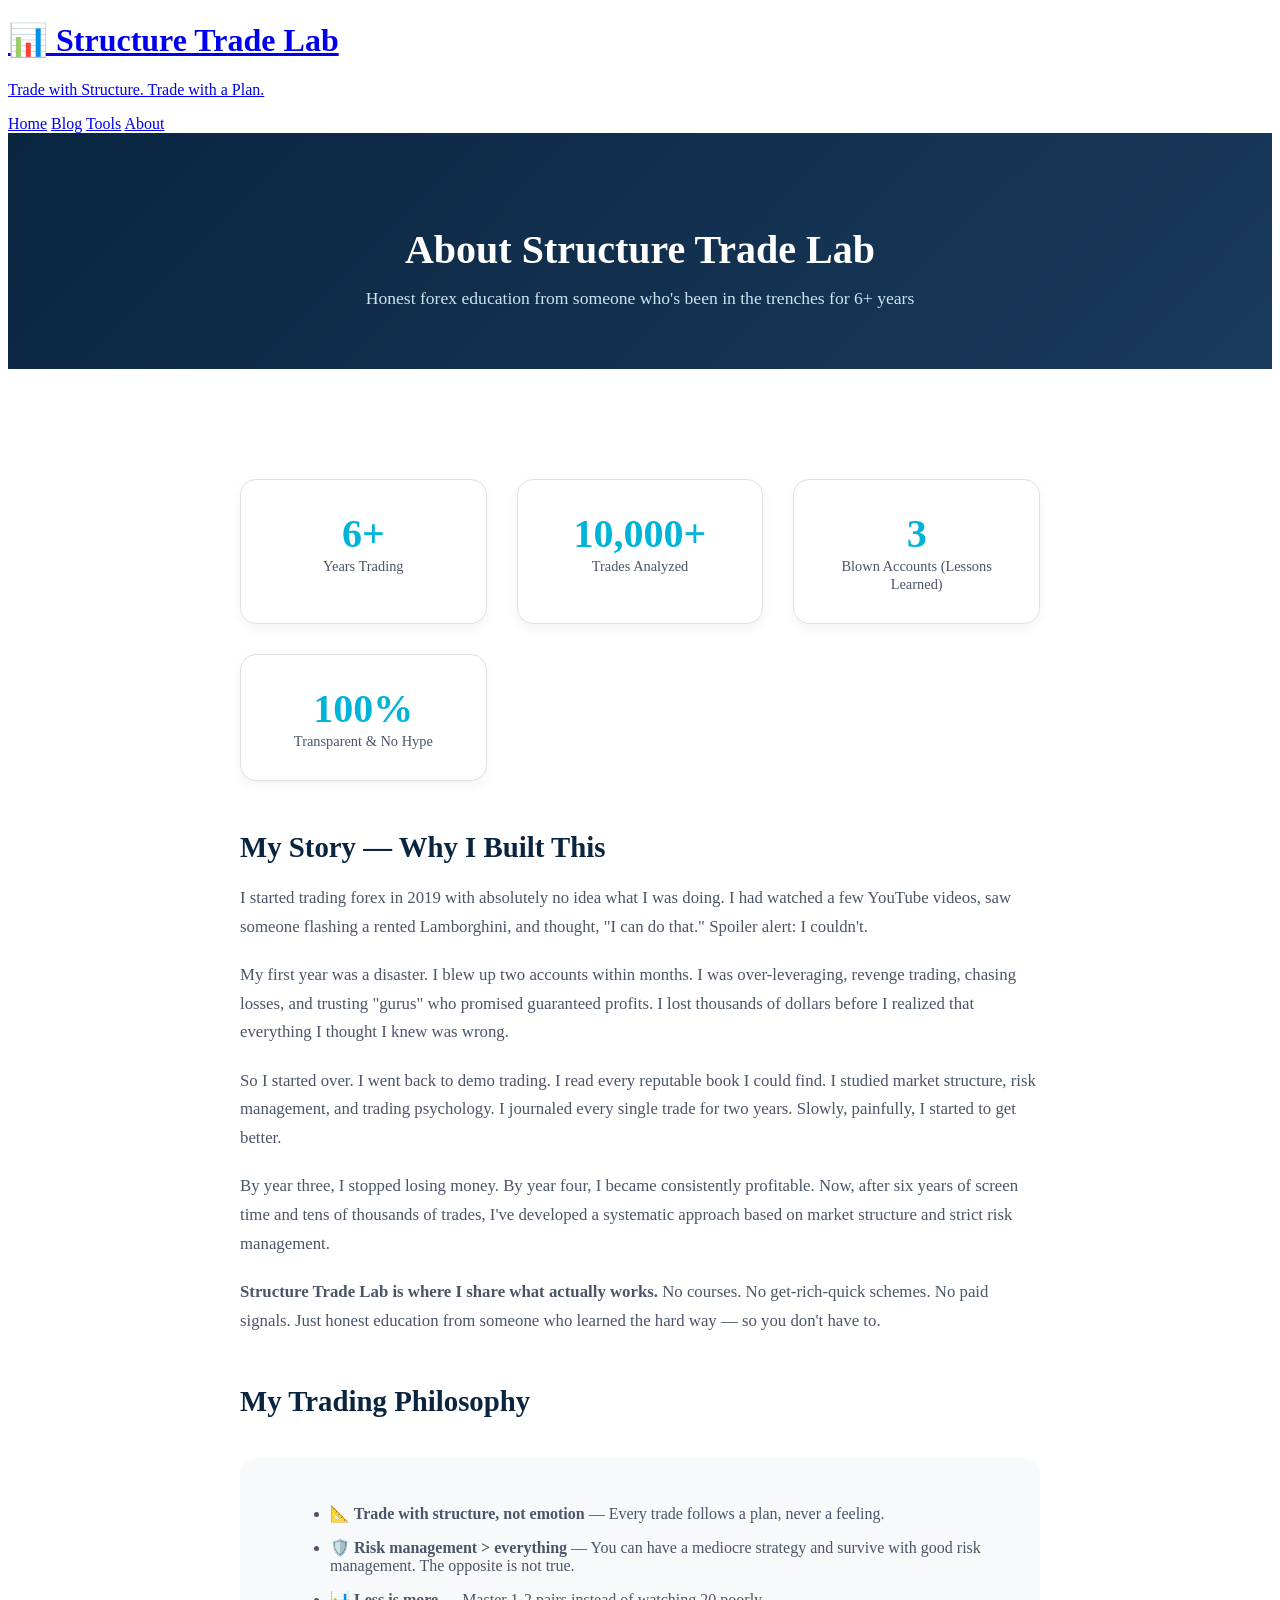
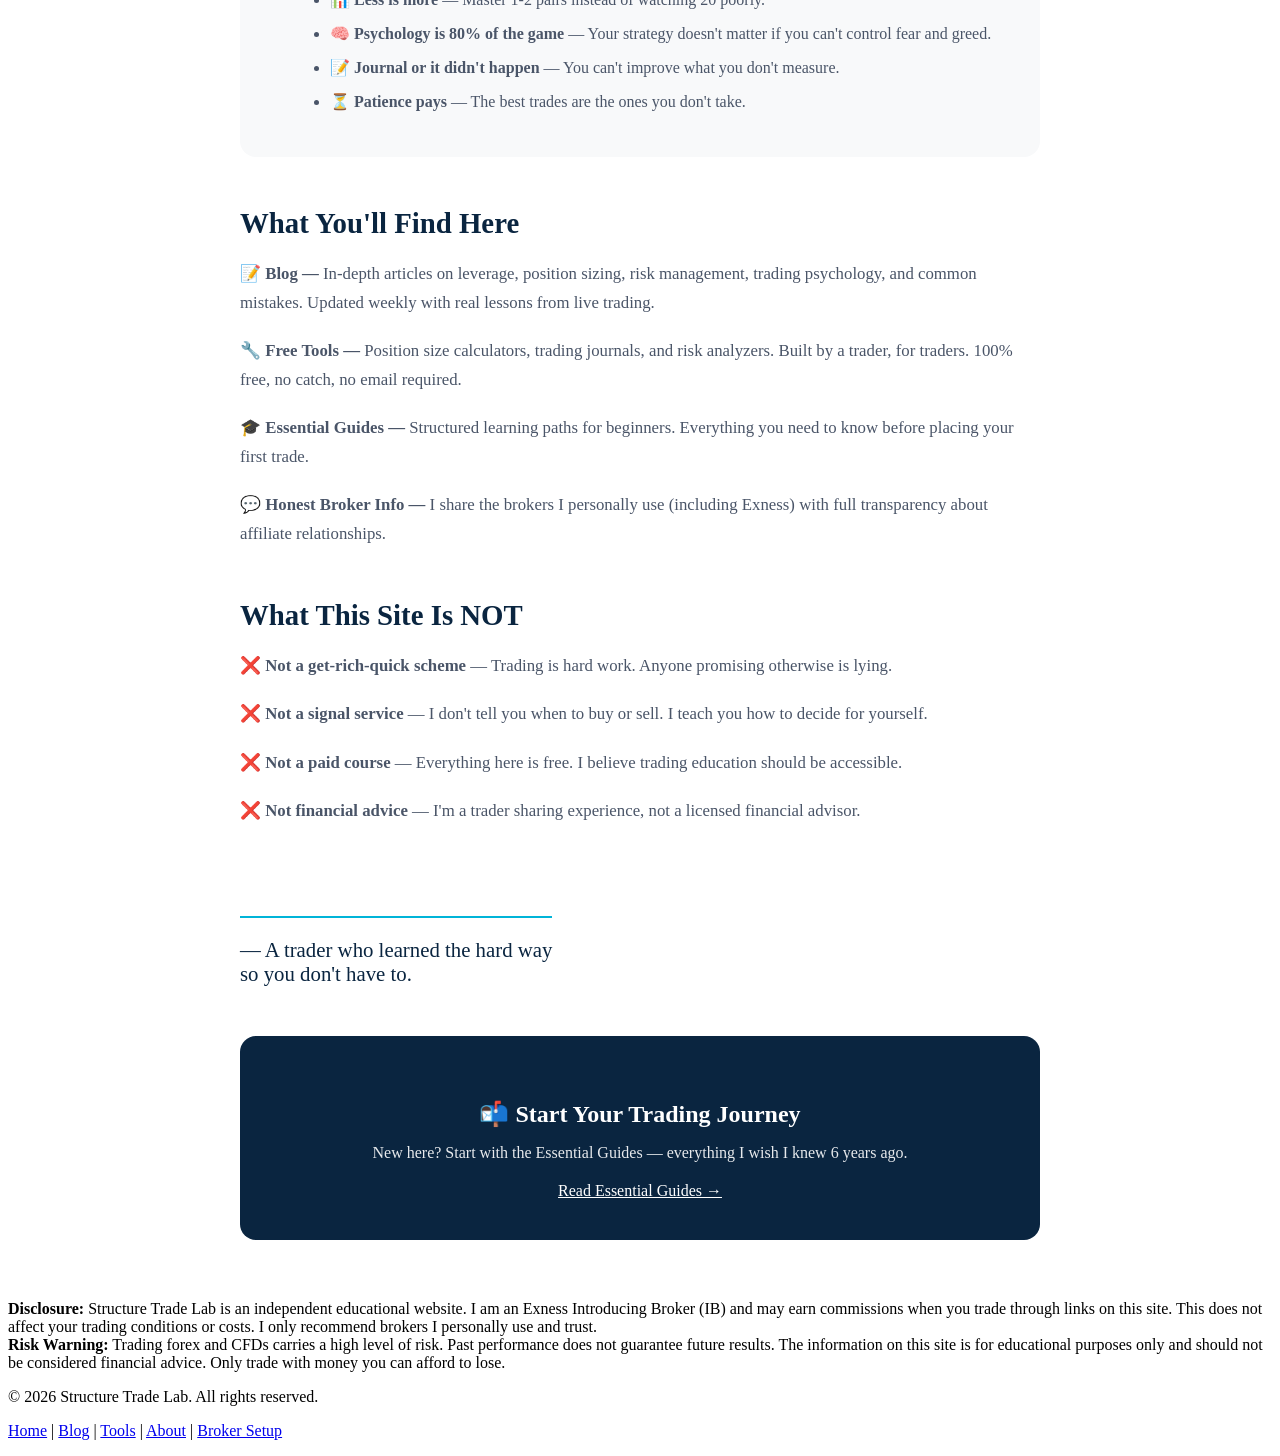
==== about/index.html @ ce682a6b "css link" ====
<!DOCTYPE html>
<html lang="en">
<head>
    <!-- Google tag (gtag.js) -->
<script async src="https://www.googletagmanager.com/gtag/js?id=G-9HB3LHNF2W"></script>
<script>
  window.dataLayer = window.dataLayer || [];
  function gtag(){dataLayer.push(arguments);}
  gtag('js', new Date());

  gtag('config', 'G-9HB3LHNF2W');
</script>
    
    <meta charset="UTF-8">
    <meta name="viewport" content="width=device-width, initial-scale=1.0">
    <meta name="description" content="About Structure Trade Lab — 6+ years of forex trading experience. Meet the trader behind the lab, learn my trading philosophy, and why I created this free educational resource.">
    <title>About — Structure Trade Lab</title>
    <link rel="stylesheet" href="/https://structuretradelab.com/assets/css/style.css">
    <style>
        /* Additional about-page specific styles */
        .about-hero {
            background: linear-gradient(135deg, #0a2540 0%, #1a3a5c 100%);
            color: white;
            padding: 60px 0;
            text-align: center;
        }
        .about-hero h1 {
            font-size: 2.5rem;
            margin-bottom: 15px;
        }
        .about-hero p {
            font-size: 1.1rem;
            max-width: 600px;
            margin: 0 auto;
            color: #cce4f0;
        }
        .about-content {
            max-width: 800px;
            margin: 0 auto;
            padding: 60px 20px;
        }
        .story-section {
            margin-bottom: 50px;
        }
        .story-section h2 {
            color: #0a2540;
            font-size: 1.8rem;
            margin-bottom: 20px;
            text-align: left;
        }
        .story-section p {
            color: #4a5568;
            margin-bottom: 20px;
            font-size: 1.05rem;
            line-height: 1.7;
        }
        .signature {
            font-family: 'Georgia', serif;
            font-size: 1.3rem;
            color: #0a2540;
            margin-top: 40px;
            padding-top: 20px;
            border-top: 2px solid #00b4d8;
            display: inline-block;
        }
        .stats-grid {
            display: grid;
            grid-template-columns: repeat(auto-fit, minmax(200px, 1fr));
            gap: 30px;
            margin: 50px 0;
            text-align: center;
        }
        .stat-card {
            background: white;
            padding: 30px 20px;
            border-radius: 16px;
            box-shadow: 0 4px 12px rgba(0,0,0,0.05);
            border: 1px solid #e0e0e0;
        }
        .stat-number {
            font-size: 2.5rem;
            font-weight: bold;
            color: #00b4d8;
            display: block;
        }
        .stat-label {
            color: #4a5568;
            font-size: 0.9rem;
            margin-top: 8px;
        }
        .philosophy-list {
            background: #f8f9fa;
            padding: 30px;
            border-radius: 16px;
            margin: 40px 0;
        }
        .philosophy-list li {
            margin-bottom: 15px;
            color: #4a5568;
        }
        .cta-box {
            background: #0a2540;
            color: white;
            padding: 40px;
            border-radius: 16px;
            text-align: center;
            margin-top: 50px;
        }
        .cta-box h3 {
            font-size: 1.5rem;
            margin-bottom: 15px;
        }
        .cta-box p {
            margin-bottom: 20px;
            opacity: 0.9;
        }
        .cta-box .btn-outline {
            background: transparent;
            border-color: #00b4d8;
            color: white;
        }
        .cta-box .btn-outline:hover {
            background: #00b4d8;
            color: #0a2540;
        }
        @media (max-width: 768px) {
            .about-hero h1 { font-size: 1.8rem; }
            .story-section h2 { font-size: 1.5rem; }
            .stats-grid { gap: 15px; }
            .stat-number { font-size: 1.8rem; }
        }
    </style>
</head>
<body>
    <header>
        <div class="container header-flex">
            <div class="logo">
                <a href="https://structuretradelab.com">
                    <h1>📊 Structure Trade Lab</h1>
                    <p>Trade with Structure. Trade with a Plan.</p>
                </a>
            </div>
            <nav>
                <a href="https://structuretradelab.com">Home</a>
                <a href="https://blog.structuretradelab.com">Blog</a>
                <a href="https://tools.structuretradelab.com">Tools</a>
                <a href="/about/">About</a>
            </nav>
        </div>
    </header>

    <section class="about-hero">
        <div class="container">
            <h1>About Structure Trade Lab</h1>
            <p>Honest forex education from someone who's been in the trenches for 6+ years</p>
        </div>
    </section>

    <div class="about-content">
        <!-- Stats / Credibility markers -->
        <div class="stats-grid">
            <div class="stat-card">
                <span class="stat-number">6+</span>
                <span class="stat-label">Years Trading</span>
            </div>
            <div class="stat-card">
                <span class="stat-number">10,000+</span>
                <span class="stat-label">Trades Analyzed</span>
            </div>
            <div class="stat-card">
                <span class="stat-number">3</span>
                <span class="stat-label">Blown Accounts (Lessons Learned)</span>
            </div>
            <div class="stat-card">
                <span class="stat-number">100%</span>
                <span class="stat-label">Transparent & No Hype</span>
            </div>
        </div>

        <!-- Main Story -->
        <div class="story-section">
            <h2>My Story — Why I Built This</h2>
            <p>I started trading forex in 2019 with absolutely no idea what I was doing. I had watched a few YouTube videos, saw someone flashing a rented Lamborghini, and thought, "I can do that." Spoiler alert: I couldn't.</p>
            
            <p>My first year was a disaster. I blew up two accounts within months. I was over-leveraging, revenge trading, chasing losses, and trusting "gurus" who promised guaranteed profits. I lost thousands of dollars before I realized that everything I thought I knew was wrong.</p>
            
            <p>So I started over. I went back to demo trading. I read every reputable book I could find. I studied market structure, risk management, and trading psychology. I journaled every single trade for two years. Slowly, painfully, I started to get better.</p>
            
            <p>By year three, I stopped losing money. By year four, I became consistently profitable. Now, after six years of screen time and tens of thousands of trades, I've developed a systematic approach based on market structure and strict risk management.</p>
            
            <p><strong>Structure Trade Lab is where I share what actually works.</strong> No courses. No get-rich-quick schemes. No paid signals. Just honest education from someone who learned the hard way — so you don't have to.</p>
        </div>

        <!-- Trading Philosophy -->
        <div class="story-section">
            <h2>My Trading Philosophy</h2>
            <div class="philosophy-list">
                <ul style="margin-left: 20px;">
                    <li><strong>📐 Trade with structure, not emotion</strong> — Every trade follows a plan, never a feeling.</li>
                    <li><strong>🛡️ Risk management > everything</strong> — You can have a mediocre strategy and survive with good risk management. The opposite is not true.</li>
                    <li><strong>📊 Less is more</strong> — Master 1-2 pairs instead of watching 20 poorly.</li>
                    <li><strong>🧠 Psychology is 80% of the game</strong> — Your strategy doesn't matter if you can't control fear and greed.</li>
                    <li><strong>📝 Journal or it didn't happen</strong> — You can't improve what you don't measure.</li>
                    <li><strong>⏳ Patience pays</strong> — The best trades are the ones you don't take.</li>
                </ul>
            </div>
        </div>

        <!-- What This Site Offers -->
        <div class="story-section">
            <h2>What You'll Find Here</h2>
            <p><strong>📝 Blog —</strong> In-depth articles on leverage, position sizing, risk management, trading psychology, and common mistakes. Updated weekly with real lessons from live trading.</p>
            
            <p><strong>🔧 Free Tools —</strong> Position size calculators, trading journals, and risk analyzers. Built by a trader, for traders. 100% free, no catch, no email required.</p>
            
            <p><strong>🎓 Essential Guides —</strong> Structured learning paths for beginners. Everything you need to know before placing your first trade.</p>
            
            <p><strong>💬 Honest Broker Info —</strong> I share the brokers I personally use (including Exness) with full transparency about affiliate relationships.</p>
        </div>

        <!-- What This Site Is NOT -->
        <div class="story-section">
            <h2>What This Site Is NOT</h2>
            <p>❌ <strong>Not a get-rich-quick scheme</strong> — Trading is hard work. Anyone promising otherwise is lying.</p>
            <p>❌ <strong>Not a signal service</strong> — I don't tell you when to buy or sell. I teach you how to decide for yourself.</p>
            <p>❌ <strong>Not a paid course</strong> — Everything here is free. I believe trading education should be accessible.</p>
            <p>❌ <strong>Not financial advice</strong> — I'm a trader sharing experience, not a licensed financial advisor.</p>
        </div>

        <!-- Signature -->
        <div class="signature">
            — A trader who learned the hard way<br>
            so you don't have to.
        </div>

        <!-- CTA Box -->
        <div class="cta-box">
            <h3>📬 Start Your Trading Journey</h3>
            <p>New here? Start with the Essential Guides — everything I wish I knew 6 years ago.</p>
            <a href="https://blog.structuretradelab.com/category/essential/" class="btn-outline">Read Essential Guides →</a>
        </div>
    </div>

    <footer>
        <div class="container">
            <div class="footer-disclosure">
                <strong>Disclosure:</strong> Structure Trade Lab is an independent educational website. I am an Exness Introducing Broker (IB) and may earn commissions when you trade through links on this site. This does not affect your trading conditions or costs. I only recommend brokers I personally use and trust.
            </div>
            <div class="footer-disclosure">
                <strong>Risk Warning:</strong> Trading forex and CFDs carries a high level of risk. Past performance does not guarantee future results. The information on this site is for educational purposes only and should not be considered financial advice. Only trade with money you can afford to lose.
            </div>
            <p>© <span id="current-year"></span> Structure Trade Lab. All rights reserved.</p>
            <p style="margin-top: 10px;">
                <a href="https://structuretradelab.com">Home</a> | 
                <a href="https://blog.structuretradelab.com">Blog</a> | 
                <a href="https://tools.structuretradelab.com">Tools</a> | 
                <a href="/about/">About</a> | 
                <a href="https://structuretradelab.com/broker-setup/">Broker Setup</a>
            </p>
        </div>
    </footer>

    <script>
        document.getElementById('current-year').textContent = new Date().getFullYear();
    </script>
</body>
</html>
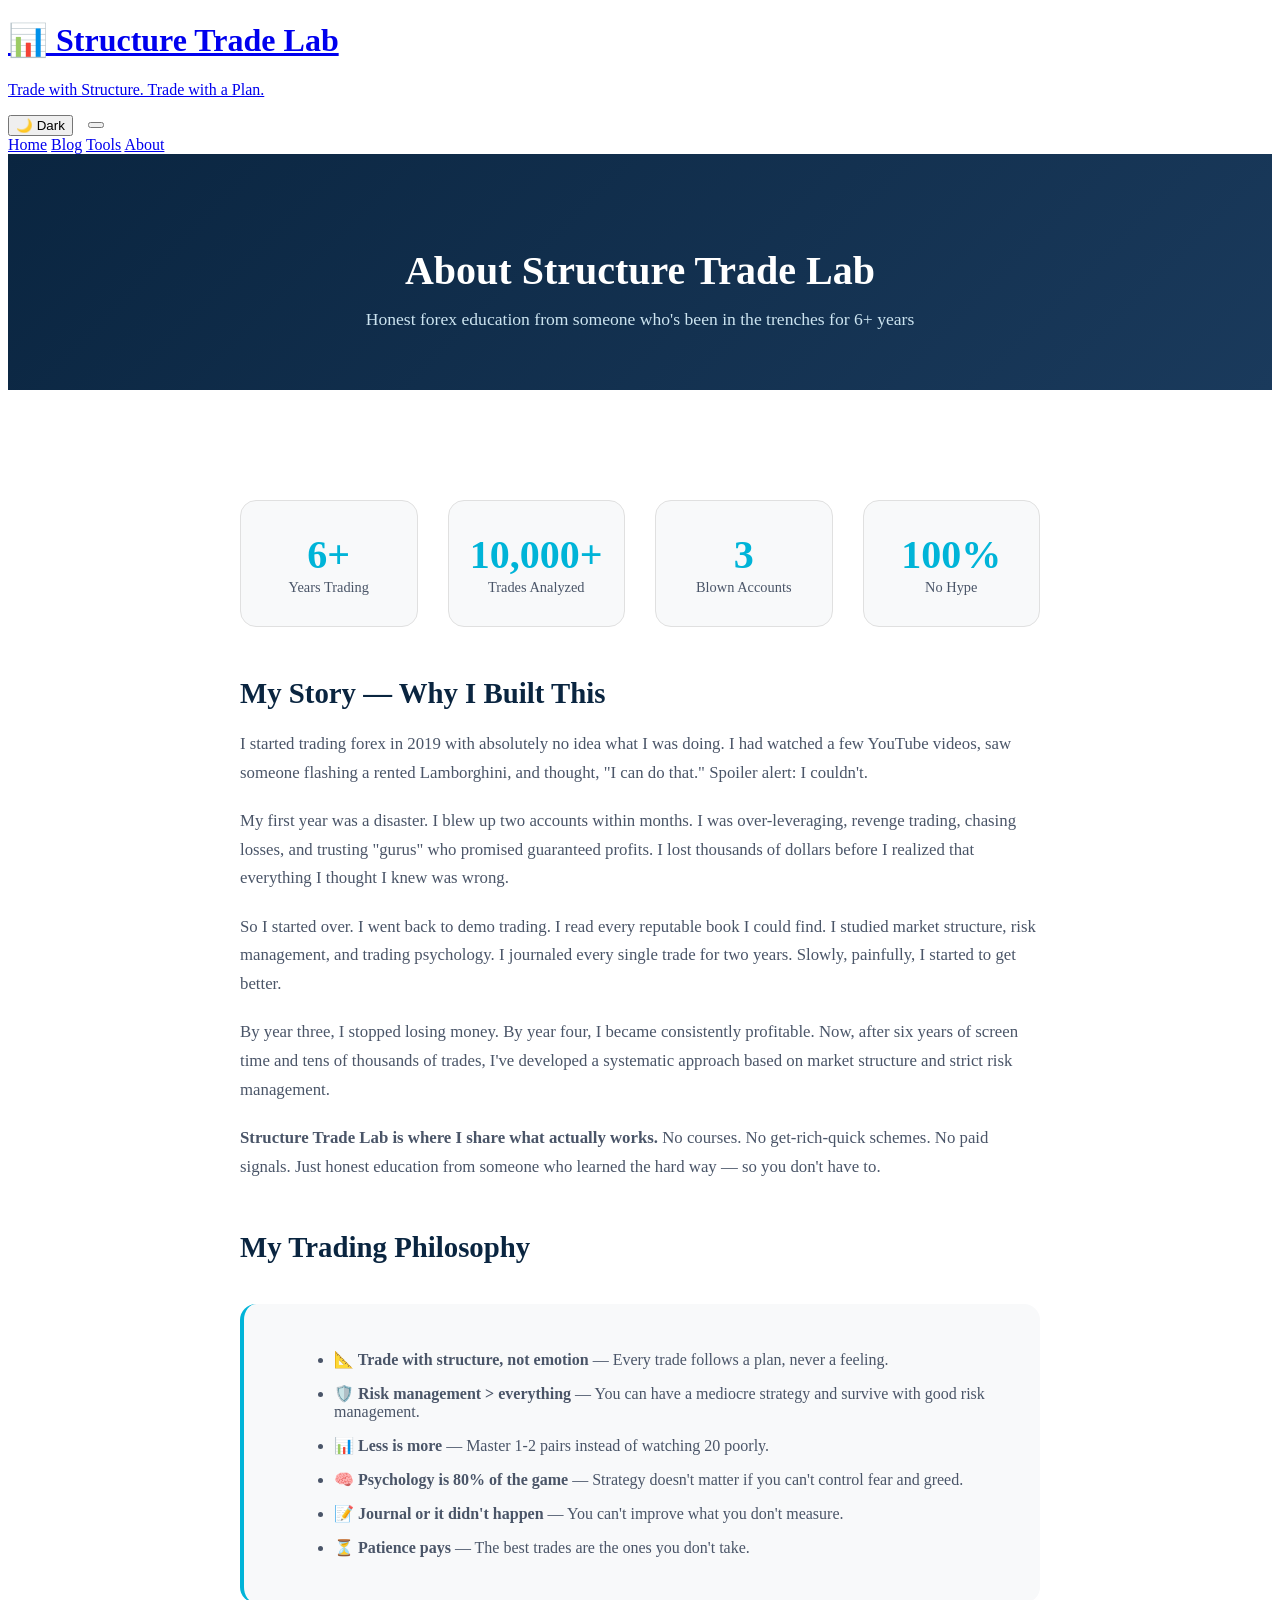
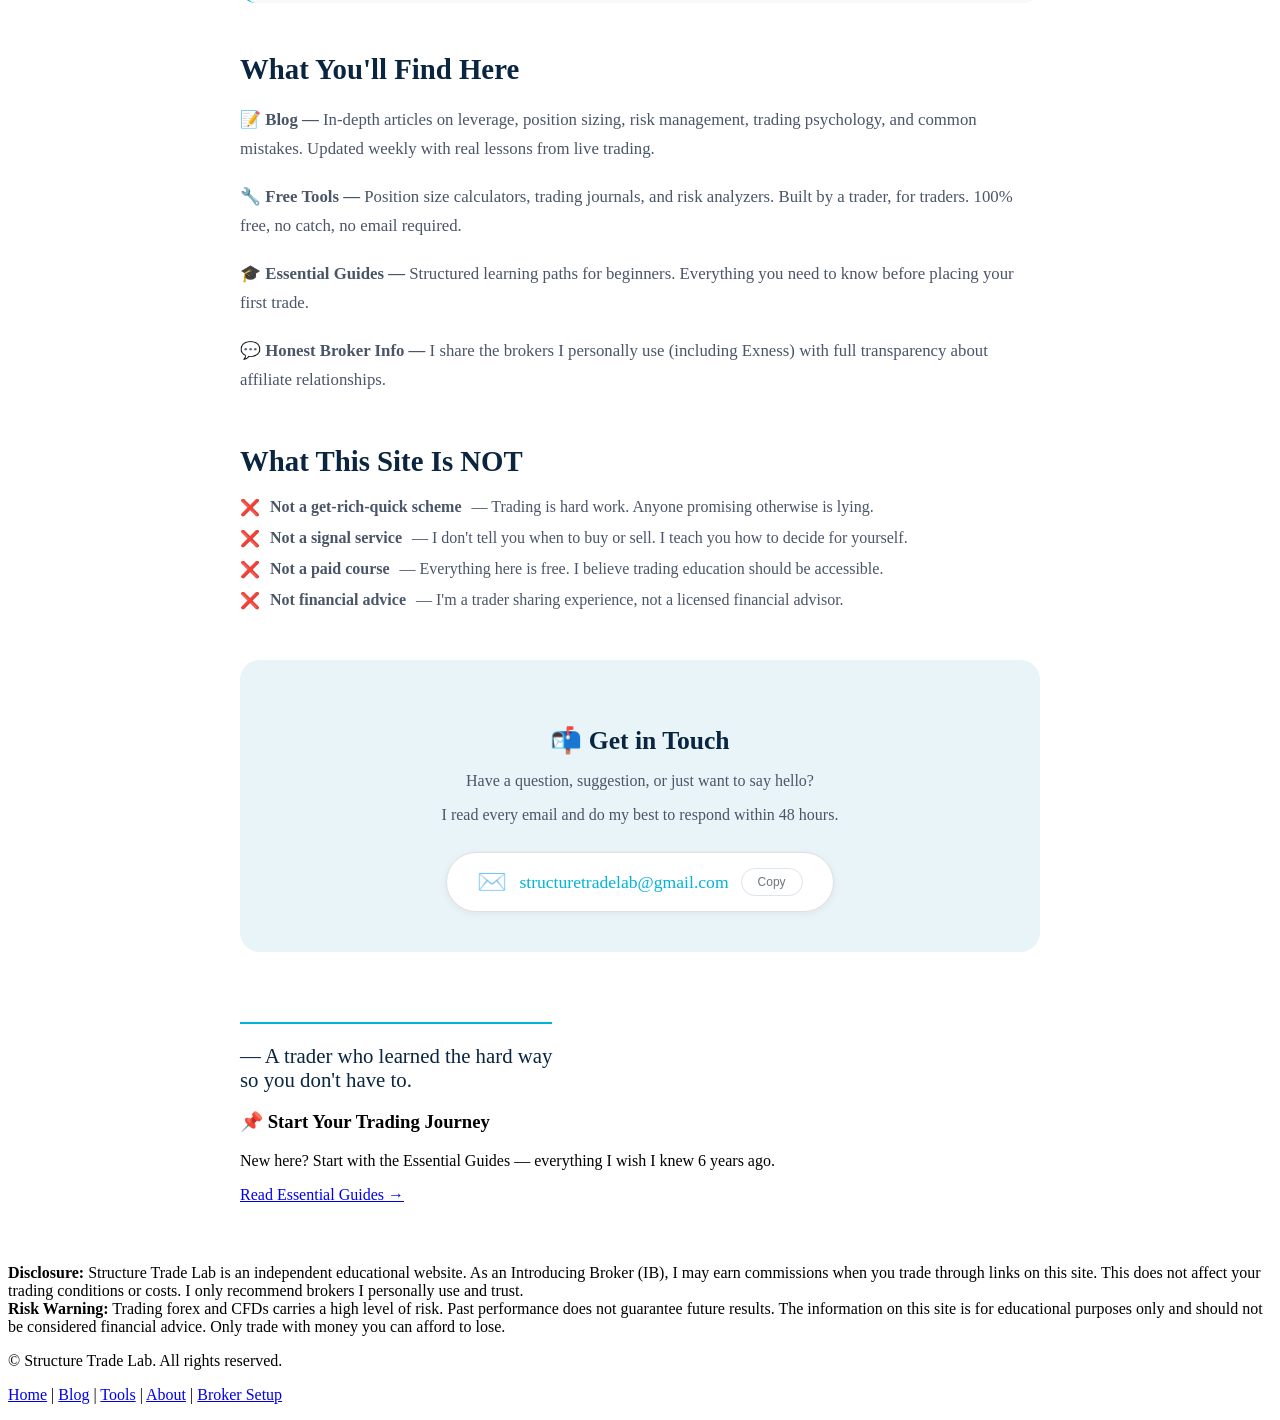
==== commit 675ef1bb: "update" ====
--- a/about/index.html
+++ b/about/index.html
@@ -1,59 +1,166 @@
 <!DOCTYPE html>
 <html lang="en">
 <head>
-    <!-- Google tag (gtag.js) -->
-<script async src="https://www.googletagmanager.com/gtag/js?id=G-9HB3LHNF2W"></script>
-<script>
-  window.dataLayer = window.dataLayer || [];
-  function gtag(){dataLayer.push(arguments);}
-  gtag('js', new Date());
-
-  gtag('config', 'G-9HB3LHNF2W');
-</script>
     
     <meta charset="UTF-8">
     <meta name="viewport" content="width=device-width, initial-scale=1.0">
     <meta name="description" content="About Structure Trade Lab — 6+ years of forex trading experience. Meet the trader behind the lab, learn my trading philosophy, and why I created this free educational resource.">
     <title>About — Structure Trade Lab</title>
-    <link rel="stylesheet" href="/https://structuretradelab.com/assets/css/style.css">
+    
+    <!-- PREVENT FLASH OF LIGHT IN DARK MODE -->
+    <script>
+        (function() {
+            const savedTheme = localStorage.getItem('theme');
+            const prefersDark = window.matchMedia('(prefers-color-scheme: dark)').matches;
+            if (savedTheme === 'dark' || (!savedTheme && prefersDark)) {
+                document.documentElement.classList.add('dark-mode');
+            }
+        })();
+    </script>
+    
+    <link rel="stylesheet" href="https://structuretradelab.com/assets/css/common.css">
+    
     <style>
-        /* Additional about-page specific styles */
+        /* ============================================
+           ABOUT PAGE SPECIFIC STYLES
+           ============================================ */
+        
+        /* Hero Section */
         .about-hero {
             background: linear-gradient(135deg, #0a2540 0%, #1a3a5c 100%);
             color: white;
             padding: 60px 0;
             text-align: center;
         }
+        
         .about-hero h1 {
             font-size: 2.5rem;
             margin-bottom: 15px;
-        }
+            color: white;
+        }
+        
         .about-hero p {
             font-size: 1.1rem;
             max-width: 600px;
             margin: 0 auto;
             color: #cce4f0;
         }
+        
+        /* About Content Container */
         .about-content {
             max-width: 800px;
             margin: 0 auto;
             padding: 60px 20px;
-        }
+            background: white;
+        }
+        
+        html.dark-mode .about-content {
+            background: var(--dark-bg-primary);
+        }
+        
+        /* Story Sections */
         .story-section {
             margin-bottom: 50px;
         }
+        
         .story-section h2 {
             color: #0a2540;
             font-size: 1.8rem;
             margin-bottom: 20px;
             text-align: left;
         }
+        
+        html.dark-mode .story-section h2 {
+            color: var(--dark-text-primary);
+        }
+        
         .story-section p {
             color: #4a5568;
             margin-bottom: 20px;
             font-size: 1.05rem;
             line-height: 1.7;
         }
+        
+        html.dark-mode .story-section p {
+            color: var(--dark-text-secondary);
+        }
+        
+        /* Stats Grid */
+        .stats-grid {
+            display: grid;
+            grid-template-columns: repeat(4, 1fr);
+            gap: 30px;
+            margin: 50px 0;
+            text-align: center;
+        }
+        
+        .stat-card {
+            background: #f8f9fa;
+            padding: 30px 20px;
+            border-radius: 16px;
+            transition: transform 0.2s, box-shadow 0.2s;
+            border: 1px solid #e0e0e0;
+        }
+        
+        .stat-card:hover {
+            transform: translateY(-4px);
+            box-shadow: 0 12px 24px rgba(0, 0, 0, 0.08);
+        }
+        
+        html.dark-mode .stat-card {
+            background: var(--dark-bg-card);
+            border-color: var(--dark-border);
+        }
+        
+        .stat-number {
+            font-size: 2.5rem;
+            font-weight: bold;
+            color: #00b4d8;
+            display: block;
+        }
+        
+        html.dark-mode .stat-number {
+            color: var(--dark-link);
+        }
+        
+        .stat-label {
+            color: #4a5568;
+            font-size: 0.9rem;
+            margin-top: 8px;
+        }
+        
+        html.dark-mode .stat-label {
+            color: var(--dark-text-secondary);
+        }
+        
+        /* Philosophy List */
+        .philosophy-list {
+            background: #f8f9fa;
+            padding: 30px;
+            border-radius: 16px;
+            margin: 40px 0;
+            border-left: 4px solid #00b4d8;
+        }
+        
+        html.dark-mode .philosophy-list {
+            background: var(--dark-bg-card);
+            border-left-color: var(--dark-link);
+        }
+        
+        .philosophy-list ul {
+            margin-left: 20px;
+        }
+        
+        .philosophy-list li {
+            margin-bottom: 15px;
+            color: #4a5568;
+        }
+        
+        html.dark-mode .philosophy-list li {
+            color: var(--dark-text-secondary);
+        }
+        
+        /* Signature */
         .signature {
             font-family: 'Georgia', serif;
             font-size: 1.3rem;
@@ -63,75 +170,177 @@
             border-top: 2px solid #00b4d8;
             display: inline-block;
         }
-        .stats-grid {
-            display: grid;
-            grid-template-columns: repeat(auto-fit, minmax(200px, 1fr));
-            gap: 30px;
-            margin: 50px 0;
+        
+        html.dark-mode .signature {
+            color: var(--dark-text-primary);
+            border-top-color: var(--dark-link);
+        }
+        
+        /* Contact Section */
+        .contact-section {
+            background: #e8f4f8;
+            border-radius: 20px;
+            padding: 40px;
+            margin: 50px 0 30px;
             text-align: center;
         }
-        .stat-card {
+        
+        html.dark-mode .contact-section {
+            background: var(--dark-bg-card);
+            border: 1px solid var(--dark-border);
+        }
+        
+        .contact-section h3 {
+            font-size: 1.6rem;
+            color: #0a2540;
+            margin-bottom: 12px;
+        }
+        
+        html.dark-mode .contact-section h3 {
+            color: var(--dark-text-primary);
+        }
+        
+        .contact-section p {
+            color: #4a5568;
+            margin-bottom: 8px;
+        }
+        
+        html.dark-mode .contact-section p {
+            color: var(--dark-text-secondary);
+        }
+        
+        .contact-email {
+            display: inline-flex;
+            align-items: center;
+            gap: 12px;
             background: white;
-            padding: 30px 20px;
-            border-radius: 16px;
-            box-shadow: 0 4px 12px rgba(0,0,0,0.05);
+            padding: 15px 30px;
+            border-radius: 60px;
+            margin-top: 20px;
+            box-shadow: 0 2px 8px rgba(0, 0, 0, 0.05);
             border: 1px solid #e0e0e0;
         }
-        .stat-number {
-            font-size: 2.5rem;
-            font-weight: bold;
+        
+        html.dark-mode .contact-email {
+            background: var(--dark-bg-primary);
+            border-color: var(--dark-border);
+        }
+        
+        .contact-email .email-icon {
+            font-size: 1.5rem;
+        }
+        
+        .contact-email a {
+            font-size: 1.1rem;
+            font-weight: 500;
             color: #00b4d8;
-            display: block;
-        }
-        .stat-label {
-            color: #4a5568;
-            font-size: 0.9rem;
-            margin-top: 8px;
-        }
-        .philosophy-list {
-            background: #f8f9fa;
-            padding: 30px;
-            border-radius: 16px;
-            margin: 40px 0;
-        }
-        .philosophy-list li {
-            margin-bottom: 15px;
-            color: #4a5568;
-        }
-        .cta-box {
-            background: #0a2540;
-            color: white;
-            padding: 40px;
-            border-radius: 16px;
-            text-align: center;
-            margin-top: 50px;
-        }
-        .cta-box h3 {
-            font-size: 1.5rem;
-            margin-bottom: 15px;
-        }
-        .cta-box p {
-            margin-bottom: 20px;
-            opacity: 0.9;
-        }
-        .cta-box .btn-outline {
+            text-decoration: none;
+        }
+        
+        .contact-email a:hover {
+            text-decoration: underline;
+        }
+        
+        .copy-btn-small {
             background: transparent;
+            border: 1px solid #dce4ec;
+            border-radius: 40px;
+            padding: 6px 16px;
+            font-size: 0.75rem;
+            cursor: pointer;
+            transition: all 0.2s;
+            color: #6c757d;
+        }
+        
+        .copy-btn-small:hover {
+            background: #00b4d8;
             border-color: #00b4d8;
             color: white;
         }
-        .cta-box .btn-outline:hover {
-            background: #00b4d8;
-            color: #0a2540;
-        }
+        
+        html.dark-mode .copy-btn-small {
+            border-color: var(--dark-border);
+            color: var(--dark-text-muted);
+        }
+        
+        html.dark-mode .copy-btn-small:hover {
+            background: var(--dark-link);
+            color: #0a0f1a;
+        }
+        
+        .copy-feedback {
+            font-size: 0.7rem;
+            color: #2ecc71;
+            margin-left: 10px;
+            display: none;
+        }
+        
+        /* What Site Is NOT section */
+        .not-list {
+            list-style: none;
+            padding: 0;
+        }
+        
+        .not-list li {
+            margin-bottom: 12px;
+            color: #4a5568;
+            display: flex;
+            align-items: center;
+            gap: 10px;
+        }
+        
+        html.dark-mode .not-list li {
+            color: var(--dark-text-secondary);
+        }
+        
+        /* Responsive */
         @media (max-width: 768px) {
-            .about-hero h1 { font-size: 1.8rem; }
-            .story-section h2 { font-size: 1.5rem; }
-            .stats-grid { gap: 15px; }
-            .stat-number { font-size: 1.8rem; }
+            .about-hero h1 {
+                font-size: 1.8rem;
+            }
+            
+            .story-section h2 {
+                font-size: 1.5rem;
+            }
+            
+            .stats-grid {
+                grid-template-columns: repeat(2, 1fr);
+                gap: 15px;
+            }
+            
+            .stat-number {
+                font-size: 1.8rem;
+            }
+            
+            .contact-section {
+                padding: 25px;
+            }
+            
+            .contact-section h3 {
+                font-size: 1.3rem;
+            }
+            
+            .contact-email {
+                flex-wrap: wrap;
+                justify-content: center;
+                padding: 12px 20px;
+            }
+        }
+        
+        @media (max-width: 480px) {
+            .stats-grid {
+                grid-template-columns: 1fr;
+            }
+            
+            .signature {
+                font-size: 1rem;
+            }
         }
     </style>
 </head>
 <body>
+
+    <!-- HEADER -->
     <header>
         <div class="container header-flex">
             <div class="logo">
@@ -140,7 +349,23 @@
                     <p>Trade with Structure. Trade with a Plan.</p>
                 </a>
             </div>
-            <nav>
+            
+            <div style="display: flex; align-items: center; gap: 15px;">
+                <!-- Dark Mode Toggle Button -->
+                <button class="dark-mode-toggle" id="darkModeToggle" aria-label="Dark mode">
+                    <span class="toggle-icon">🌙</span>
+                    <span class="toggle-text">Dark</span>
+                </button>
+                
+                <!-- Hamburger Button -->
+                <button class="hamburger" id="hamburgerBtn" aria-label="Menu">
+                    <span></span>
+                    <span></span>
+                    <span></span>
+                </button>
+            </div>
+            
+            <nav id="mainNav">
                 <a href="https://structuretradelab.com">Home</a>
                 <a href="https://blog.structuretradelab.com">Blog</a>
                 <a href="https://tools.structuretradelab.com">Tools</a>
@@ -148,7 +373,12 @@
             </nav>
         </div>
     </header>
-
+    
+    <!-- Overlay for mobile menu -->
+    <div class="menu-overlay" id="menuOverlay"></div>
+
+
+    <!-- ABOUT HERO SECTION -->
     <section class="about-hero">
         <div class="container">
             <h1>About Structure Trade Lab</h1>
@@ -157,6 +387,7 @@
     </section>
 
     <div class="about-content">
+        
         <!-- Stats / Credibility markers -->
         <div class="stats-grid">
             <div class="stat-card">
@@ -169,11 +400,11 @@
             </div>
             <div class="stat-card">
                 <span class="stat-number">3</span>
-                <span class="stat-label">Blown Accounts (Lessons Learned)</span>
+                <span class="stat-label">Blown Accounts</span>
             </div>
             <div class="stat-card">
                 <span class="stat-number">100%</span>
-                <span class="stat-label">Transparent & No Hype</span>
+                <span class="stat-label">No Hype</span>
             </div>
         </div>
 
@@ -195,11 +426,11 @@
         <div class="story-section">
             <h2>My Trading Philosophy</h2>
             <div class="philosophy-list">
-                <ul style="margin-left: 20px;">
+                <ul>
                     <li><strong>📐 Trade with structure, not emotion</strong> — Every trade follows a plan, never a feeling.</li>
-                    <li><strong>🛡️ Risk management > everything</strong> — You can have a mediocre strategy and survive with good risk management. The opposite is not true.</li>
+                    <li><strong>🛡️ Risk management > everything</strong> — You can have a mediocre strategy and survive with good risk management.</li>
                     <li><strong>📊 Less is more</strong> — Master 1-2 pairs instead of watching 20 poorly.</li>
-                    <li><strong>🧠 Psychology is 80% of the game</strong> — Your strategy doesn't matter if you can't control fear and greed.</li>
+                    <li><strong>🧠 Psychology is 80% of the game</strong> — Strategy doesn't matter if you can't control fear and greed.</li>
                     <li><strong>📝 Journal or it didn't happen</strong> — You can't improve what you don't measure.</li>
                     <li><strong>⏳ Patience pays</strong> — The best trades are the ones you don't take.</li>
                 </ul>
@@ -221,10 +452,26 @@
         <!-- What This Site Is NOT -->
         <div class="story-section">
             <h2>What This Site Is NOT</h2>
-            <p>❌ <strong>Not a get-rich-quick scheme</strong> — Trading is hard work. Anyone promising otherwise is lying.</p>
-            <p>❌ <strong>Not a signal service</strong> — I don't tell you when to buy or sell. I teach you how to decide for yourself.</p>
-            <p>❌ <strong>Not a paid course</strong> — Everything here is free. I believe trading education should be accessible.</p>
-            <p>❌ <strong>Not financial advice</strong> — I'm a trader sharing experience, not a licensed financial advisor.</p>
+            <ul class="not-list">
+                <li>❌ <strong>Not a get-rich-quick scheme</strong> — Trading is hard work. Anyone promising otherwise is lying.</li>
+                <li>❌ <strong>Not a signal service</strong> — I don't tell you when to buy or sell. I teach you how to decide for yourself.</li>
+                <li>❌ <strong>Not a paid course</strong> — Everything here is free. I believe trading education should be accessible.</li>
+                <li>❌ <strong>Not financial advice</strong> — I'm a trader sharing experience, not a licensed financial advisor.</li>
+            </ul>
+        </div>
+
+        <!-- CONTACT SECTION -->
+        <div class="contact-section">
+            <h3>📬 Get in Touch</h3>
+            <p>Have a question, suggestion, or just want to say hello?</p>
+            <p>I read every email and do my best to respond within 48 hours.</p>
+            
+            <div class="contact-email" id="contactEmailBox">
+                <span class="email-icon">✉️</span>
+                <a href="mailto:structuretradelab@gmail.com" id="emailLink">structuretradelab@gmail.com</a>
+                <button class="copy-btn-small" id="copyEmailBtn" data-email="structuretradelab@gmail.com">Copy</button>
+                <span class="copy-feedback" id="copyFeedback">✓ Copied!</span>
+            </div>
         </div>
 
         <!-- Signature -->
@@ -234,17 +481,19 @@
         </div>
 
         <!-- CTA Box -->
-        <div class="cta-box">
-            <h3>📬 Start Your Trading Journey</h3>
+        <div class="blog-cta">
+            <h3>📌 Start Your Trading Journey</h3>
             <p>New here? Start with the Essential Guides — everything I wish I knew 6 years ago.</p>
-            <a href="https://blog.structuretradelab.com/category/essential/" class="btn-outline">Read Essential Guides →</a>
-        </div>
+            <a href="https://blog.structuretradelab.com/category/getting-started/" class="btn-primary">Read Essential Guides →</a>
+        </div>
+
     </div>
 
+    <!-- FOOTER -->
     <footer>
         <div class="container">
             <div class="footer-disclosure">
-                <strong>Disclosure:</strong> Structure Trade Lab is an independent educational website. I am an Exness Introducing Broker (IB) and may earn commissions when you trade through links on this site. This does not affect your trading conditions or costs. I only recommend brokers I personally use and trust.
+                <strong>Disclosure:</strong> Structure Trade Lab is an independent educational website. As an Introducing Broker (IB), I may earn commissions when you trade through links on this site. This does not affect your trading conditions or costs. I only recommend brokers I personally use and trust.
             </div>
             <div class="footer-disclosure">
                 <strong>Risk Warning:</strong> Trading forex and CFDs carries a high level of risk. Past performance does not guarantee future results. The information on this site is for educational purposes only and should not be considered financial advice. Only trade with money you can afford to lose.
@@ -260,8 +509,28 @@
         </div>
     </footer>
 
+    <!-- JavaScript for Hamburger Menu & Year -->
+    <script src="https://structuretradelab.com/assets/js/common.js" defer></script>
     <script>
-        document.getElementById('current-year').textContent = new Date().getFullYear();
+        // Additional about page specific JavaScript
+        (function() {
+            // Copy email functionality
+            const copyBtn = document.getElementById('copyEmailBtn');
+            const copyFeedback = document.getElementById('copyFeedback');
+            
+            if (copyBtn) {
+                copyBtn.addEventListener('click', function() {
+                    const email = this.getAttribute('data-email');
+                    navigator.clipboard.writeText(email).then(() => {
+                        copyFeedback.style.display = 'inline-block';
+                        setTimeout(() => {
+                            copyFeedback.style.display = 'none';
+                        }, 2000);
+                    });
+                });
+            }
+            
+        })();
     </script>
 </body>
-</html>
+</html>
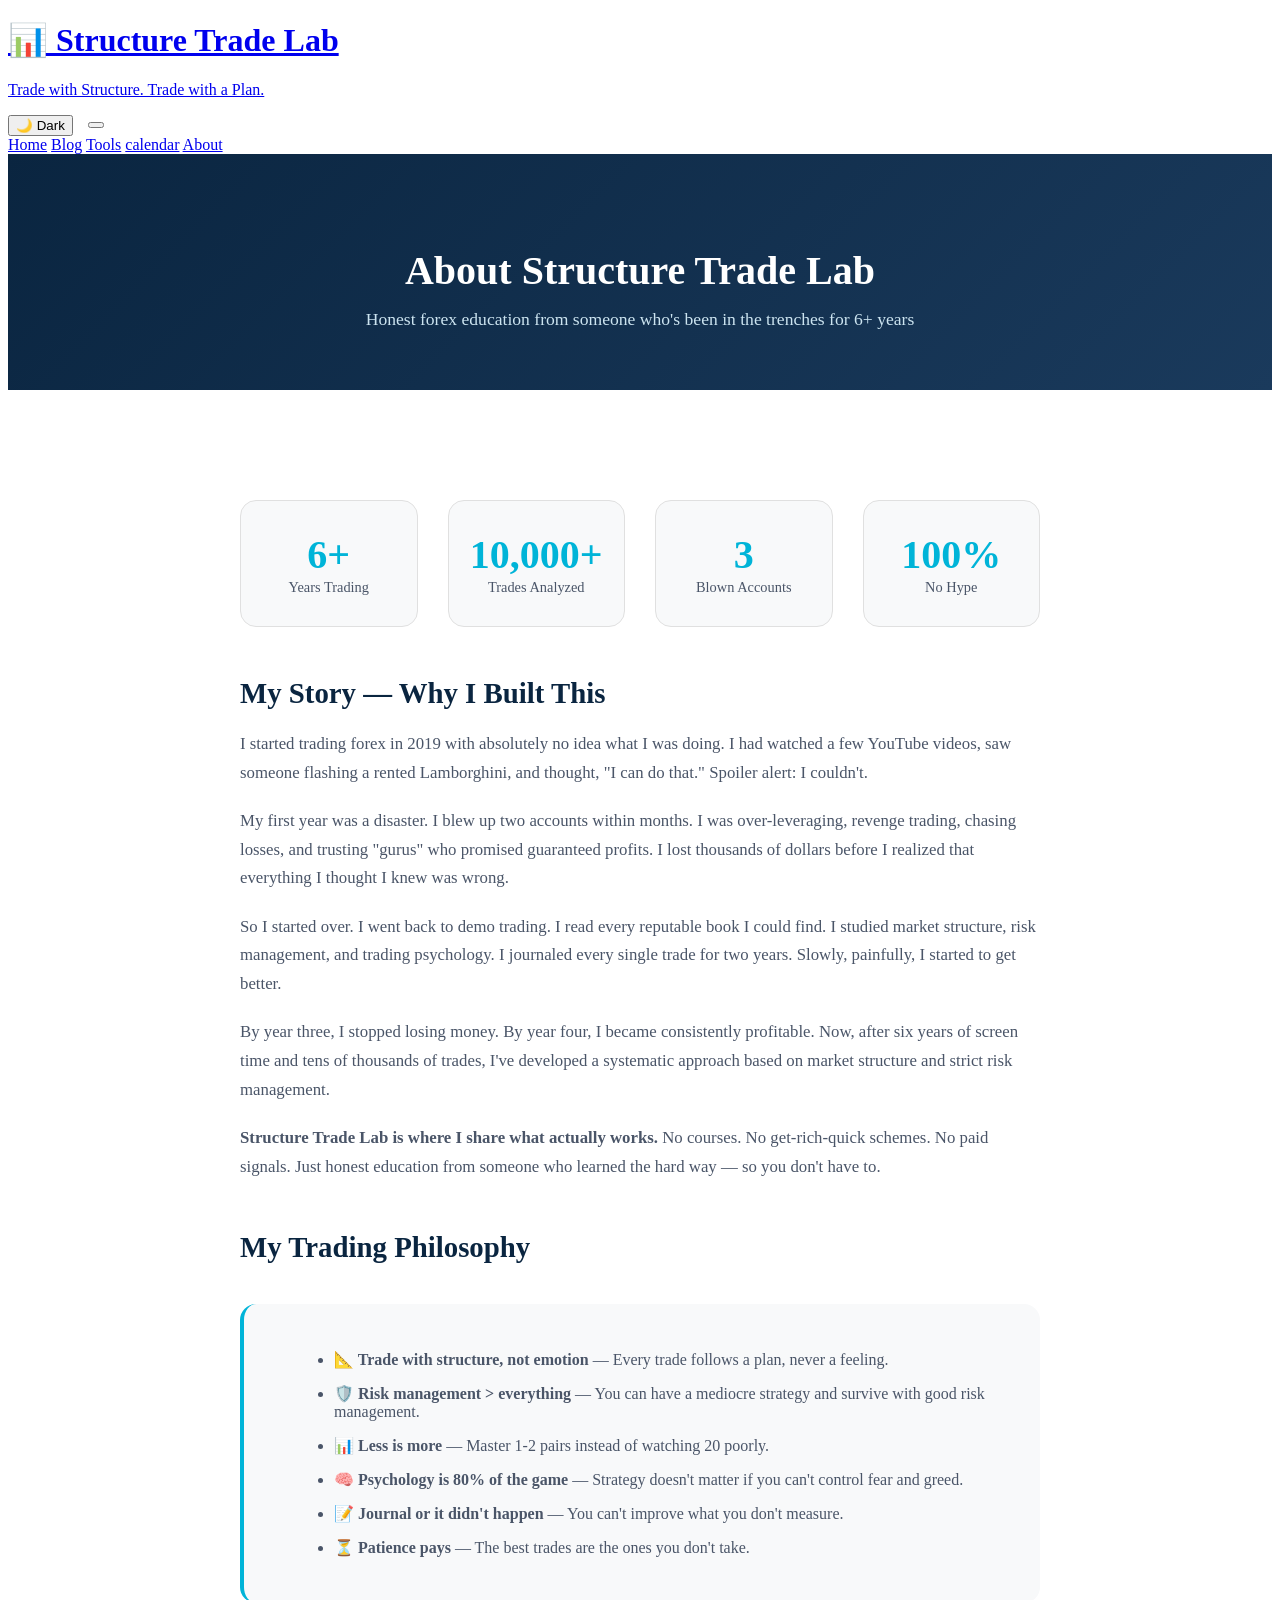
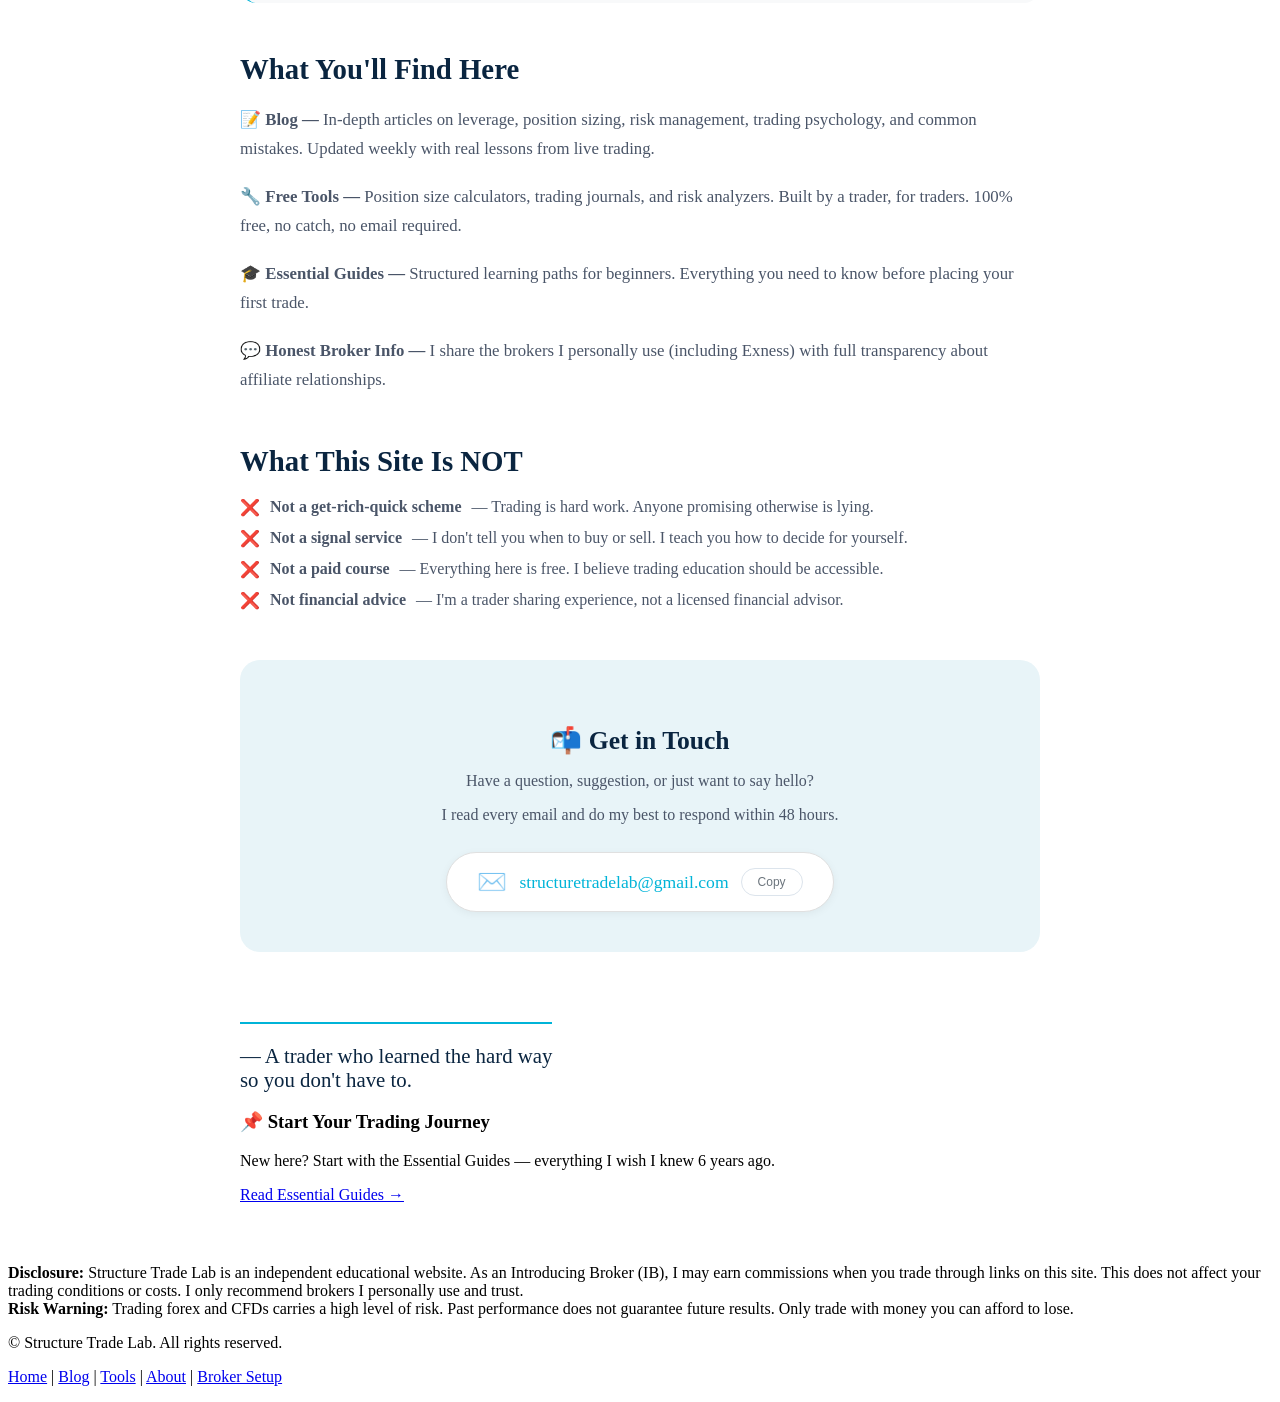
==== commit 1eae83cf: "update" ====
--- a/about/index.html
+++ b/about/index.html
@@ -366,10 +366,11 @@
             </div>
             
             <nav id="mainNav">
-                <a href="https://structuretradelab.com">Home</a>
+                <a href="/">Home</a>
                 <a href="https://blog.structuretradelab.com">Blog</a>
                 <a href="https://tools.structuretradelab.com">Tools</a>
-                <a href="/about/">About</a>
+                <a href="/economic-calendar">calendar</a>
+                <a href="/about" class="active">About</a>
             </nav>
         </div>
     </header>
@@ -496,14 +497,14 @@
                 <strong>Disclosure:</strong> Structure Trade Lab is an independent educational website. As an Introducing Broker (IB), I may earn commissions when you trade through links on this site. This does not affect your trading conditions or costs. I only recommend brokers I personally use and trust.
             </div>
             <div class="footer-disclosure">
-                <strong>Risk Warning:</strong> Trading forex and CFDs carries a high level of risk. Past performance does not guarantee future results. The information on this site is for educational purposes only and should not be considered financial advice. Only trade with money you can afford to lose.
+                <strong>Risk Warning:</strong> Trading forex and CFDs carries a high level of risk. Past performance does not guarantee future results. Only trade with money you can afford to lose.
             </div>
             <p>© <span id="current-year"></span> Structure Trade Lab. All rights reserved.</p>
             <p style="margin-top: 10px;">
-                <a href="https://structuretradelab.com">Home</a> | 
+                <a href="/">Home</a> | 
                 <a href="https://blog.structuretradelab.com">Blog</a> | 
                 <a href="https://tools.structuretradelab.com">Tools</a> | 
-                <a href="/about/">About</a> | 
+                <a href="/about">About</a> | 
                 <a href="https://structuretradelab.com/broker-setup/">Broker Setup</a>
             </p>
         </div>
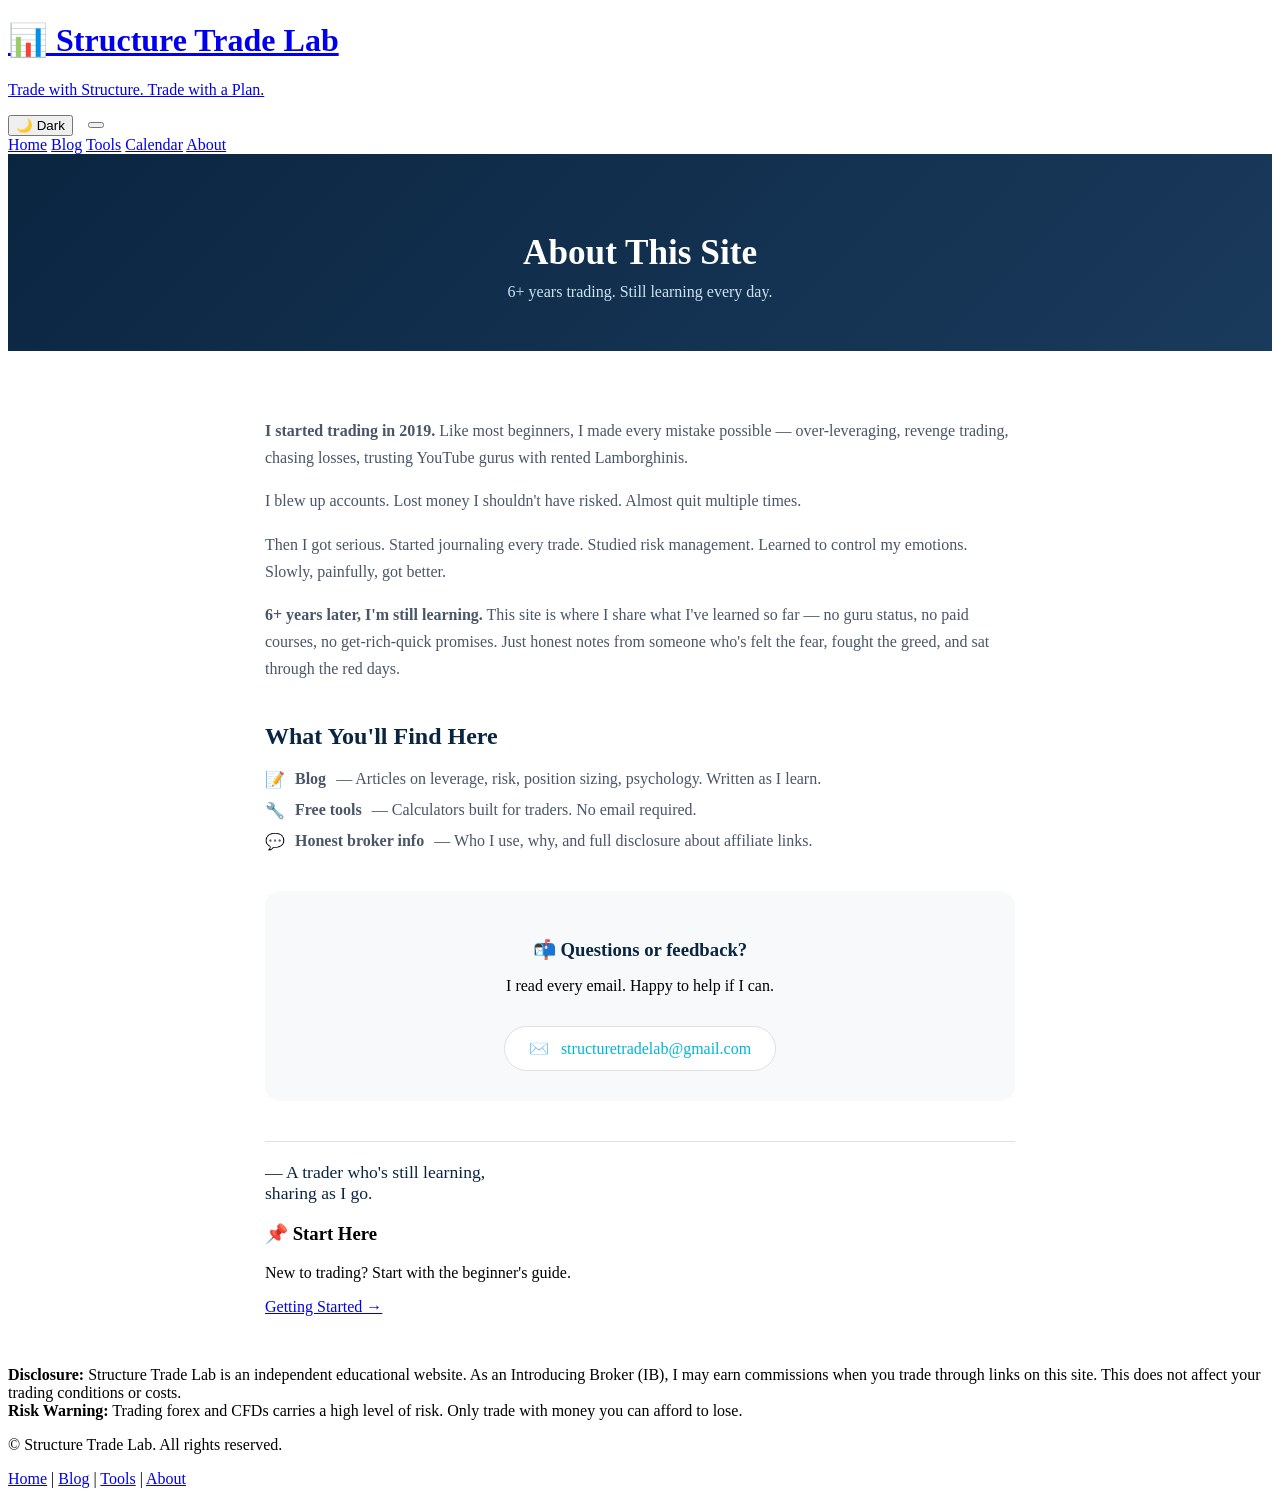
==== commit 7db3f74a: "update" ====
--- a/about/index.html
+++ b/about/index.html
@@ -1,13 +1,11 @@
 <!DOCTYPE html>
 <html lang="en">
 <head>
-    
     <meta charset="UTF-8">
     <meta name="viewport" content="width=device-width, initial-scale=1.0">
-    <meta name="description" content="About Structure Trade Lab — 6+ years of forex trading experience. Meet the trader behind the lab, learn my trading philosophy, and why I created this free educational resource.">
+    <meta name="description" content="About Structure Trade Lab — 6+ years of forex trading. Still learning. Sharing what works (and what doesn't). No guru status.">
     <title>About — Structure Trade Lab</title>
     
-    <!-- PREVENT FLASH OF LIGHT IN DARK MODE -->
     <script>
         (function() {
             const savedTheme = localStorage.getItem('theme');
@@ -21,36 +19,30 @@
     <link rel="stylesheet" href="https://structuretradelab.com/assets/css/common.css">
     
     <style>
-        /* ============================================
-           ABOUT PAGE SPECIFIC STYLES
-           ============================================ */
-        
-        /* Hero Section */
         .about-hero {
             background: linear-gradient(135deg, #0a2540 0%, #1a3a5c 100%);
             color: white;
-            padding: 60px 0;
+            padding: 50px 0;
             text-align: center;
         }
         
         .about-hero h1 {
-            font-size: 2.5rem;
-            margin-bottom: 15px;
+            font-size: 2.2rem;
+            margin-bottom: 10px;
             color: white;
         }
         
         .about-hero p {
-            font-size: 1.1rem;
+            font-size: 1rem;
             max-width: 600px;
             margin: 0 auto;
             color: #cce4f0;
         }
         
-        /* About Content Container */
         .about-content {
-            max-width: 800px;
+            max-width: 750px;
             margin: 0 auto;
-            padding: 60px 20px;
+            padding: 50px 20px;
             background: white;
         }
         
@@ -58,130 +50,53 @@
             background: var(--dark-bg-primary);
         }
         
-        /* Story Sections */
-        .story-section {
-            margin-bottom: 50px;
-        }
-        
-        .story-section h2 {
+        .about-section {
+            margin-bottom: 40px;
+        }
+        
+        .about-section h2 {
+            font-size: 1.5rem;
+            margin-bottom: 15px;
             color: #0a2540;
-            font-size: 1.8rem;
-            margin-bottom: 20px;
-            text-align: left;
-        }
-        
-        html.dark-mode .story-section h2 {
+        }
+        
+        html.dark-mode .about-section h2 {
             color: var(--dark-text-primary);
         }
         
-        .story-section p {
+        .about-section p {
             color: #4a5568;
-            margin-bottom: 20px;
-            font-size: 1.05rem;
+            margin-bottom: 16px;
             line-height: 1.7;
         }
         
-        html.dark-mode .story-section p {
+        html.dark-mode .about-section p {
             color: var(--dark-text-secondary);
         }
         
-        /* Stats Grid */
-        .stats-grid {
-            display: grid;
-            grid-template-columns: repeat(4, 1fr);
-            gap: 30px;
-            margin: 50px 0;
-            text-align: center;
-        }
-        
-        .stat-card {
+        .simple-list {
+            list-style: none;
+            padding: 0;
+            margin: 20px 0;
+        }
+        
+        .simple-list li {
+            margin-bottom: 12px;
+            color: #4a5568;
+            display: flex;
+            align-items: center;
+            gap: 10px;
+        }
+        
+        html.dark-mode .simple-list li {
+            color: var(--dark-text-secondary);
+        }
+        
+        .contact-section {
             background: #f8f9fa;
-            padding: 30px 20px;
             border-radius: 16px;
-            transition: transform 0.2s, box-shadow 0.2s;
-            border: 1px solid #e0e0e0;
-        }
-        
-        .stat-card:hover {
-            transform: translateY(-4px);
-            box-shadow: 0 12px 24px rgba(0, 0, 0, 0.08);
-        }
-        
-        html.dark-mode .stat-card {
-            background: var(--dark-bg-card);
-            border-color: var(--dark-border);
-        }
-        
-        .stat-number {
-            font-size: 2.5rem;
-            font-weight: bold;
-            color: #00b4d8;
-            display: block;
-        }
-        
-        html.dark-mode .stat-number {
-            color: var(--dark-link);
-        }
-        
-        .stat-label {
-            color: #4a5568;
-            font-size: 0.9rem;
-            margin-top: 8px;
-        }
-        
-        html.dark-mode .stat-label {
-            color: var(--dark-text-secondary);
-        }
-        
-        /* Philosophy List */
-        .philosophy-list {
-            background: #f8f9fa;
             padding: 30px;
-            border-radius: 16px;
             margin: 40px 0;
-            border-left: 4px solid #00b4d8;
-        }
-        
-        html.dark-mode .philosophy-list {
-            background: var(--dark-bg-card);
-            border-left-color: var(--dark-link);
-        }
-        
-        .philosophy-list ul {
-            margin-left: 20px;
-        }
-        
-        .philosophy-list li {
-            margin-bottom: 15px;
-            color: #4a5568;
-        }
-        
-        html.dark-mode .philosophy-list li {
-            color: var(--dark-text-secondary);
-        }
-        
-        /* Signature */
-        .signature {
-            font-family: 'Georgia', serif;
-            font-size: 1.3rem;
-            color: #0a2540;
-            margin-top: 40px;
-            padding-top: 20px;
-            border-top: 2px solid #00b4d8;
-            display: inline-block;
-        }
-        
-        html.dark-mode .signature {
-            color: var(--dark-text-primary);
-            border-top-color: var(--dark-link);
-        }
-        
-        /* Contact Section */
-        .contact-section {
-            background: #e8f4f8;
-            border-radius: 20px;
-            padding: 40px;
-            margin: 50px 0 30px;
             text-align: center;
         }
         
@@ -191,22 +106,12 @@
         }
         
         .contact-section h3 {
-            font-size: 1.6rem;
+            margin-bottom: 10px;
             color: #0a2540;
-            margin-bottom: 12px;
         }
         
         html.dark-mode .contact-section h3 {
             color: var(--dark-text-primary);
-        }
-        
-        .contact-section p {
-            color: #4a5568;
-            margin-bottom: 8px;
-        }
-        
-        html.dark-mode .contact-section p {
-            color: var(--dark-text-secondary);
         }
         
         .contact-email {
@@ -214,10 +119,9 @@
             align-items: center;
             gap: 12px;
             background: white;
-            padding: 15px 30px;
+            padding: 12px 24px;
             border-radius: 60px;
-            margin-top: 20px;
-            box-shadow: 0 2px 8px rgba(0, 0, 0, 0.05);
+            margin-top: 15px;
             border: 1px solid #e0e0e0;
         }
         
@@ -226,121 +130,44 @@
             border-color: var(--dark-border);
         }
         
-        .contact-email .email-icon {
-            font-size: 1.5rem;
-        }
-        
         .contact-email a {
-            font-size: 1.1rem;
-            font-weight: 500;
             color: #00b4d8;
             text-decoration: none;
         }
         
-        .contact-email a:hover {
-            text-decoration: underline;
-        }
-        
-        .copy-btn-small {
-            background: transparent;
-            border: 1px solid #dce4ec;
-            border-radius: 40px;
-            padding: 6px 16px;
-            font-size: 0.75rem;
-            cursor: pointer;
-            transition: all 0.2s;
-            color: #6c757d;
-        }
-        
-        .copy-btn-small:hover {
-            background: #00b4d8;
-            border-color: #00b4d8;
-            color: white;
-        }
-        
-        html.dark-mode .copy-btn-small {
-            border-color: var(--dark-border);
-            color: var(--dark-text-muted);
-        }
-        
-        html.dark-mode .copy-btn-small:hover {
-            background: var(--dark-link);
-            color: #0a0f1a;
-        }
-        
-        .copy-feedback {
-            font-size: 0.7rem;
-            color: #2ecc71;
-            margin-left: 10px;
-            display: none;
-        }
-        
-        /* What Site Is NOT section */
-        .not-list {
-            list-style: none;
-            padding: 0;
-        }
-        
-        .not-list li {
-            margin-bottom: 12px;
-            color: #4a5568;
-            display: flex;
-            align-items: center;
-            gap: 10px;
-        }
-        
-        html.dark-mode .not-list li {
-            color: var(--dark-text-secondary);
-        }
-        
-        /* Responsive */
+        .signature {
+            font-family: 'Georgia', serif;
+            font-size: 1.1rem;
+            color: #0a2540;
+            margin-top: 30px;
+            padding-top: 20px;
+            border-top: 1px solid #e0e0e0;
+        }
+        
+        html.dark-mode .signature {
+            color: var(--dark-text-primary);
+            border-top-color: var(--dark-border);
+        }
+        
         @media (max-width: 768px) {
             .about-hero h1 {
-                font-size: 1.8rem;
-            }
-            
-            .story-section h2 {
-                font-size: 1.5rem;
-            }
-            
-            .stats-grid {
-                grid-template-columns: repeat(2, 1fr);
-                gap: 15px;
-            }
-            
-            .stat-number {
-                font-size: 1.8rem;
-            }
-            
-            .contact-section {
-                padding: 25px;
-            }
-            
-            .contact-section h3 {
-                font-size: 1.3rem;
+                font-size: 1.6rem;
+            }
+            
+            .about-content {
+                padding: 30px 15px;
             }
             
             .contact-email {
                 flex-wrap: wrap;
                 justify-content: center;
-                padding: 12px 20px;
-            }
-        }
-        
-        @media (max-width: 480px) {
-            .stats-grid {
-                grid-template-columns: 1fr;
-            }
-            
-            .signature {
-                font-size: 1rem;
             }
         }
     </style>
 </head>
 <body>
 
-    <!-- HEADER -->
+    <!-- HEADER (same as main site) -->
     <header>
         <div class="container header-flex">
             <div class="logo">
@@ -351,13 +178,10 @@
             </div>
             
             <div style="display: flex; align-items: center; gap: 15px;">
-                <!-- Dark Mode Toggle Button -->
                 <button class="dark-mode-toggle" id="darkModeToggle" aria-label="Dark mode">
                     <span class="toggle-icon">🌙</span>
                     <span class="toggle-text">Dark</span>
                 </button>
-                
-                <!-- Hamburger Button -->
                 <button class="hamburger" id="hamburgerBtn" aria-label="Menu">
                     <span></span>
                     <span></span>
@@ -369,169 +193,89 @@
                 <a href="/">Home</a>
                 <a href="https://blog.structuretradelab.com">Blog</a>
                 <a href="https://tools.structuretradelab.com">Tools</a>
-                <a href="/economic-calendar">calendar</a>
+                <a href="/economic-calendar">Calendar</a>
                 <a href="/about" class="active">About</a>
             </nav>
         </div>
     </header>
     
-    <!-- Overlay for mobile menu -->
     <div class="menu-overlay" id="menuOverlay"></div>
 
-
-    <!-- ABOUT HERO SECTION -->
+    <!-- ABOUT HERO -->
     <section class="about-hero">
         <div class="container">
-            <h1>About Structure Trade Lab</h1>
-            <p>Honest forex education from someone who's been in the trenches for 6+ years</p>
+            <h1>About This Site</h1>
+            <p>6+ years trading. Still learning every day.</p>
         </div>
     </section>
 
     <div class="about-content">
         
-        <!-- Stats / Credibility markers -->
-        <div class="stats-grid">
-            <div class="stat-card">
-                <span class="stat-number">6+</span>
-                <span class="stat-label">Years Trading</span>
-            </div>
-            <div class="stat-card">
-                <span class="stat-number">10,000+</span>
-                <span class="stat-label">Trades Analyzed</span>
-            </div>
-            <div class="stat-card">
-                <span class="stat-number">3</span>
-                <span class="stat-label">Blown Accounts</span>
-            </div>
-            <div class="stat-card">
-                <span class="stat-number">100%</span>
-                <span class="stat-label">No Hype</span>
-            </div>
-        </div>
-
-        <!-- Main Story -->
-        <div class="story-section">
-            <h2>My Story — Why I Built This</h2>
-            <p>I started trading forex in 2019 with absolutely no idea what I was doing. I had watched a few YouTube videos, saw someone flashing a rented Lamborghini, and thought, "I can do that." Spoiler alert: I couldn't.</p>
-            
-            <p>My first year was a disaster. I blew up two accounts within months. I was over-leveraging, revenge trading, chasing losses, and trusting "gurus" who promised guaranteed profits. I lost thousands of dollars before I realized that everything I thought I knew was wrong.</p>
-            
-            <p>So I started over. I went back to demo trading. I read every reputable book I could find. I studied market structure, risk management, and trading psychology. I journaled every single trade for two years. Slowly, painfully, I started to get better.</p>
-            
-            <p>By year three, I stopped losing money. By year four, I became consistently profitable. Now, after six years of screen time and tens of thousands of trades, I've developed a systematic approach based on market structure and strict risk management.</p>
-            
-            <p><strong>Structure Trade Lab is where I share what actually works.</strong> No courses. No get-rich-quick schemes. No paid signals. Just honest education from someone who learned the hard way — so you don't have to.</p>
-        </div>
-
-        <!-- Trading Philosophy -->
-        <div class="story-section">
-            <h2>My Trading Philosophy</h2>
-            <div class="philosophy-list">
-                <ul>
-                    <li><strong>📐 Trade with structure, not emotion</strong> — Every trade follows a plan, never a feeling.</li>
-                    <li><strong>🛡️ Risk management > everything</strong> — You can have a mediocre strategy and survive with good risk management.</li>
-                    <li><strong>📊 Less is more</strong> — Master 1-2 pairs instead of watching 20 poorly.</li>
-                    <li><strong>🧠 Psychology is 80% of the game</strong> — Strategy doesn't matter if you can't control fear and greed.</li>
-                    <li><strong>📝 Journal or it didn't happen</strong> — You can't improve what you don't measure.</li>
-                    <li><strong>⏳ Patience pays</strong> — The best trades are the ones you don't take.</li>
-                </ul>
-            </div>
-        </div>
-
-        <!-- What This Site Offers -->
-        <div class="story-section">
+        <!-- Main story - humble -->
+        <div class="about-section">
+            <p><strong>I started trading in 2019.</strong> Like most beginners, I made every mistake possible — over-leveraging, revenge trading, chasing losses, trusting YouTube gurus with rented Lamborghinis.</p>
+            
+            <p>I blew up accounts. Lost money I shouldn't have risked. Almost quit multiple times.</p>
+            
+            <p>Then I got serious. Started journaling every trade. Studied risk management. Learned to control my emotions. Slowly, painfully, got better.</p>
+            
+            <p><strong>6+ years later, I'm still learning.</strong> This site is where I share what I've learned so far — no guru status, no paid courses, no get-rich-quick promises. Just honest notes from someone who's felt the fear, fought the greed, and sat through the red days.</p>
+        </div>
+        
+        <!-- What's here - simple -->
+        <div class="about-section">
             <h2>What You'll Find Here</h2>
-            <p><strong>📝 Blog —</strong> In-depth articles on leverage, position sizing, risk management, trading psychology, and common mistakes. Updated weekly with real lessons from live trading.</p>
-            
-            <p><strong>🔧 Free Tools —</strong> Position size calculators, trading journals, and risk analyzers. Built by a trader, for traders. 100% free, no catch, no email required.</p>
-            
-            <p><strong>🎓 Essential Guides —</strong> Structured learning paths for beginners. Everything you need to know before placing your first trade.</p>
-            
-            <p><strong>💬 Honest Broker Info —</strong> I share the brokers I personally use (including Exness) with full transparency about affiliate relationships.</p>
-        </div>
-
-        <!-- What This Site Is NOT -->
-        <div class="story-section">
-            <h2>What This Site Is NOT</h2>
-            <ul class="not-list">
-                <li>❌ <strong>Not a get-rich-quick scheme</strong> — Trading is hard work. Anyone promising otherwise is lying.</li>
-                <li>❌ <strong>Not a signal service</strong> — I don't tell you when to buy or sell. I teach you how to decide for yourself.</li>
-                <li>❌ <strong>Not a paid course</strong> — Everything here is free. I believe trading education should be accessible.</li>
-                <li>❌ <strong>Not financial advice</strong> — I'm a trader sharing experience, not a licensed financial advisor.</li>
+            <ul class="simple-list">
+                <li>📝 <strong>Blog</strong> — Articles on leverage, risk, position sizing, psychology. Written as I learn.</li>
+                <li>🔧 <strong>Free tools</strong> — Calculators built for traders. No email required.</li>
+                <li>💬 <strong>Honest broker info</strong> — Who I use, why, and full disclosure about affiliate links.</li>
             </ul>
         </div>
-
-        <!-- CONTACT SECTION -->
+        
+        <!-- Contact - accessible -->
         <div class="contact-section">
-            <h3>📬 Get in Touch</h3>
-            <p>Have a question, suggestion, or just want to say hello?</p>
-            <p>I read every email and do my best to respond within 48 hours.</p>
-            
-            <div class="contact-email" id="contactEmailBox">
-                <span class="email-icon">✉️</span>
-                <a href="mailto:structuretradelab@gmail.com" id="emailLink">structuretradelab@gmail.com</a>
-                <button class="copy-btn-small" id="copyEmailBtn" data-email="structuretradelab@gmail.com">Copy</button>
-                <span class="copy-feedback" id="copyFeedback">✓ Copied!</span>
-            </div>
-        </div>
-
-        <!-- Signature -->
+            <h3>📬 Questions or feedback?</h3>
+            <p>I read every email. Happy to help if I can.</p>
+            <div class="contact-email">
+                <span>✉️</span>
+                <a href="mailto:structuretradelab@gmail.com">structuretradelab@gmail.com</a>
+            </div>
+        </div>
+        
+        <!-- Signature - humble -->
         <div class="signature">
-            — A trader who learned the hard way<br>
-            so you don't have to.
-        </div>
-
-        <!-- CTA Box -->
+            — A trader who's still learning,<br>
+            sharing as I go.
+        </div>
+        
+        <!-- CTA -->
         <div class="blog-cta">
-            <h3>📌 Start Your Trading Journey</h3>
-            <p>New here? Start with the Essential Guides — everything I wish I knew 6 years ago.</p>
-            <a href="https://blog.structuretradelab.com/category/getting-started/" class="btn-primary">Read Essential Guides →</a>
-        </div>
-
+            <h3>📌 Start Here</h3>
+            <p>New to trading? Start with the beginner's guide.</p>
+            <a href="https://blog.structuretradelab.com/category/getting-started/" class="btn-primary">Getting Started →</a>
+        </div>
+        
     </div>
 
-    <!-- FOOTER -->
+    <!-- FOOTER (same as main site) -->
     <footer>
         <div class="container">
             <div class="footer-disclosure">
-                <strong>Disclosure:</strong> Structure Trade Lab is an independent educational website. As an Introducing Broker (IB), I may earn commissions when you trade through links on this site. This does not affect your trading conditions or costs. I only recommend brokers I personally use and trust.
+                <strong>Disclosure:</strong> Structure Trade Lab is an independent educational website. As an Introducing Broker (IB), I may earn commissions when you trade through links on this site. This does not affect your trading conditions or costs.
             </div>
             <div class="footer-disclosure">
-                <strong>Risk Warning:</strong> Trading forex and CFDs carries a high level of risk. Past performance does not guarantee future results. Only trade with money you can afford to lose.
+                <strong>Risk Warning:</strong> Trading forex and CFDs carries a high level of risk. Only trade with money you can afford to lose.
             </div>
             <p>© <span id="current-year"></span> Structure Trade Lab. All rights reserved.</p>
             <p style="margin-top: 10px;">
                 <a href="/">Home</a> | 
                 <a href="https://blog.structuretradelab.com">Blog</a> | 
                 <a href="https://tools.structuretradelab.com">Tools</a> | 
-                <a href="/about">About</a> | 
-                <a href="https://structuretradelab.com/broker-setup/">Broker Setup</a>
+                <a href="/about">About</a>
             </p>
         </div>
     </footer>
 
-    <!-- JavaScript for Hamburger Menu & Year -->
     <script src="https://structuretradelab.com/assets/js/common.js" defer></script>
-    <script>
-        // Additional about page specific JavaScript
-        (function() {
-            // Copy email functionality
-            const copyBtn = document.getElementById('copyEmailBtn');
-            const copyFeedback = document.getElementById('copyFeedback');
-            
-            if (copyBtn) {
-                copyBtn.addEventListener('click', function() {
-                    const email = this.getAttribute('data-email');
-                    navigator.clipboard.writeText(email).then(() => {
-                        copyFeedback.style.display = 'inline-block';
-                        setTimeout(() => {
-                            copyFeedback.style.display = 'none';
-                        }, 2000);
-                    });
-                });
-            }
-            
-        })();
-    </script>
 </body>
 </html>
